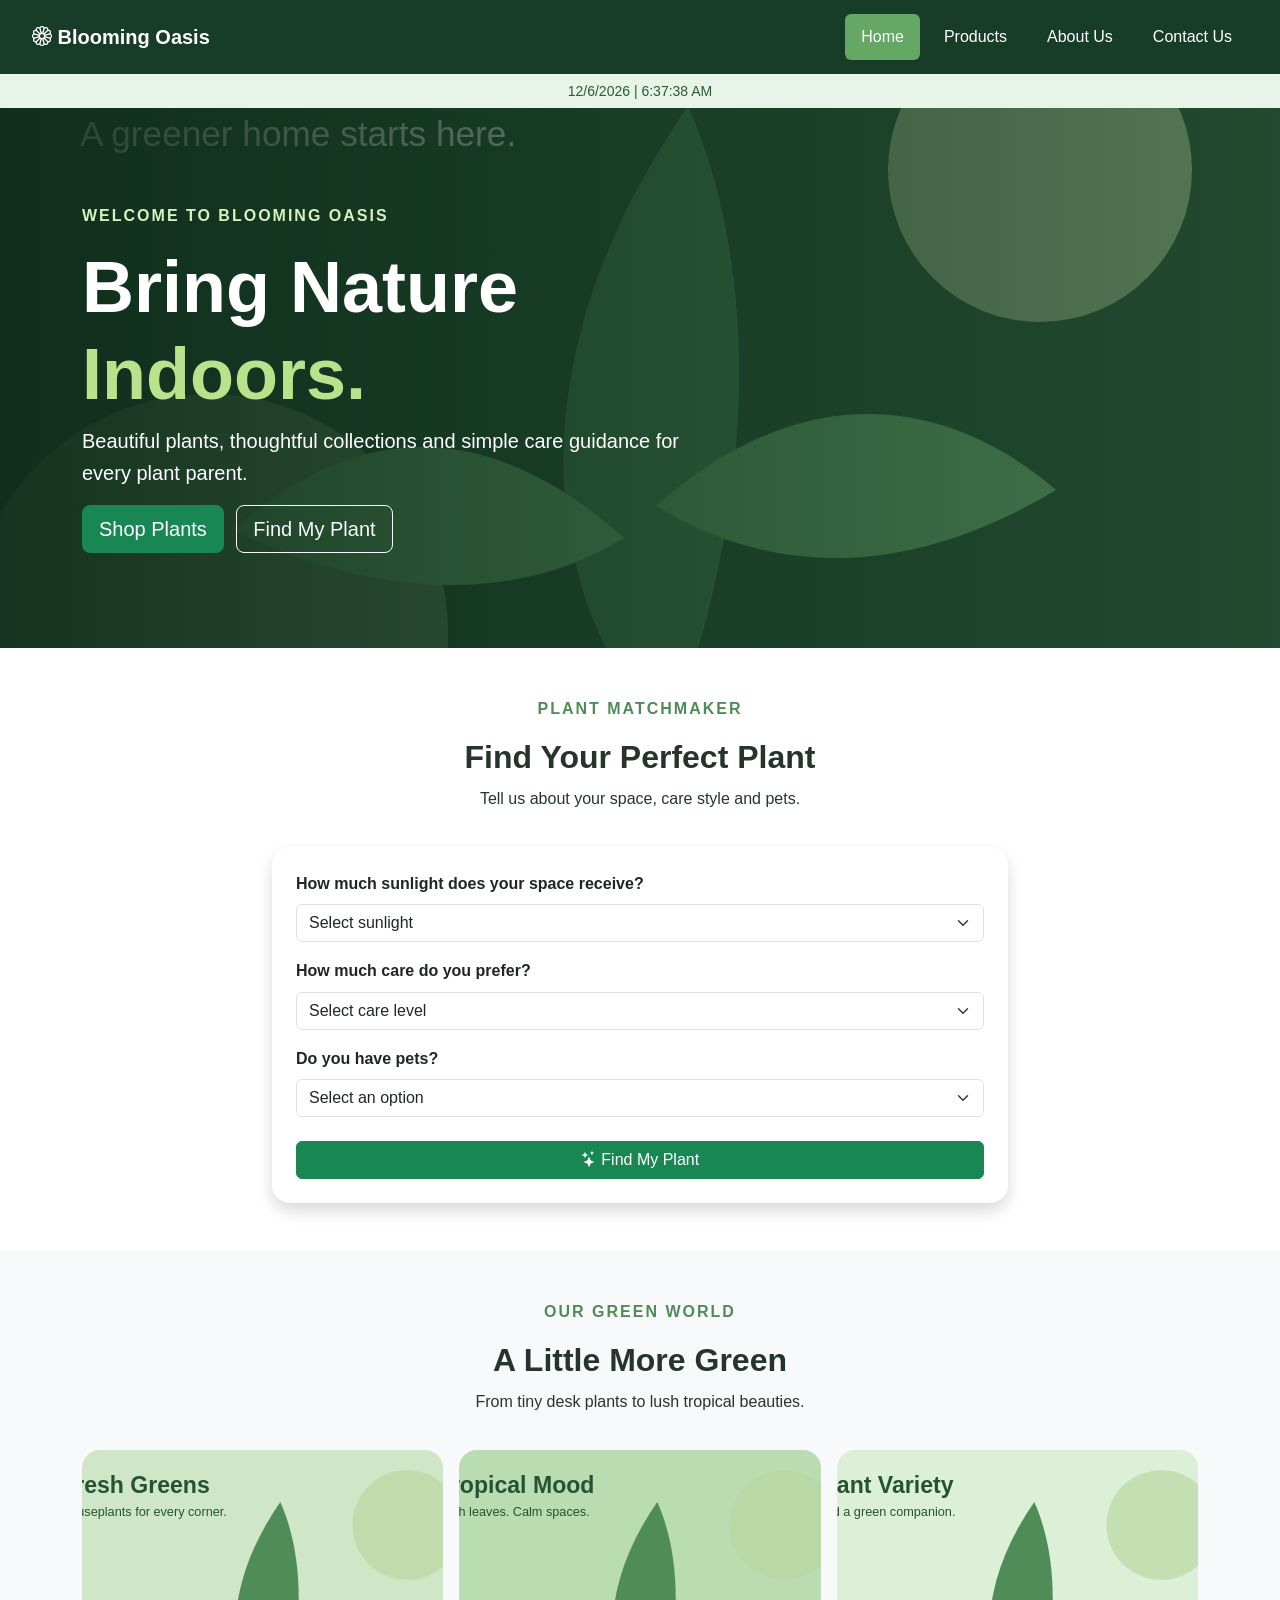
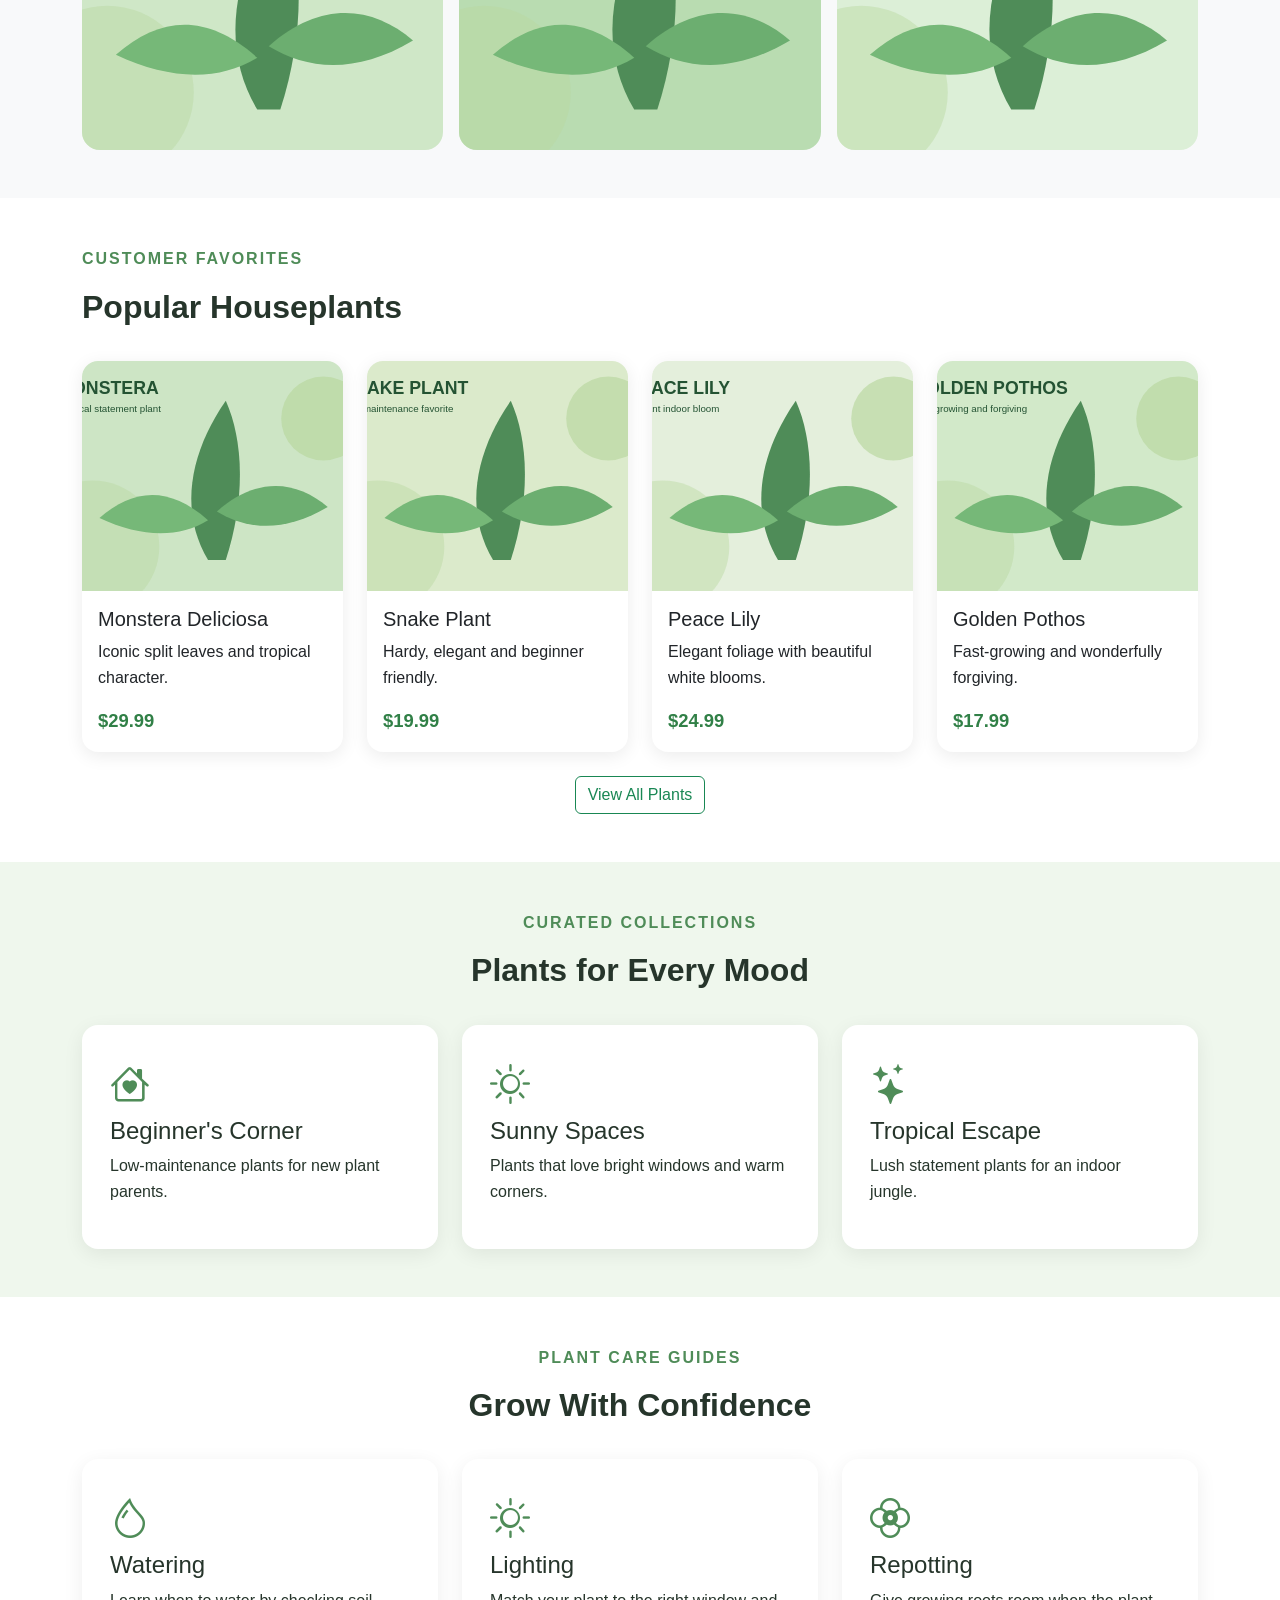
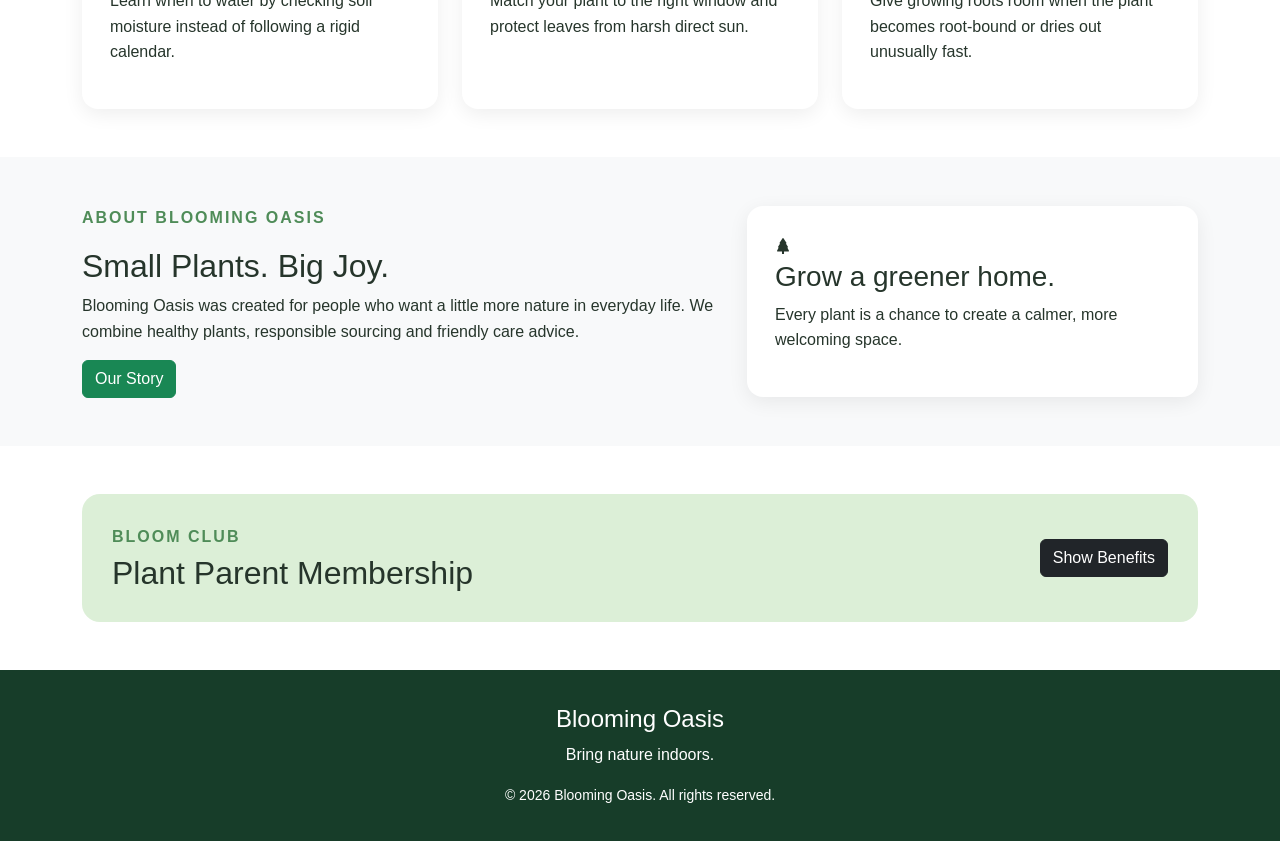
==== index.html @ 74011a31 "feat: :sparkles: full project" ====
<!DOCTYPE html>
<html lang="en">
<head>
    <meta charset="UTF-8">
    <meta name="viewport" content="width=device-width, initial-scale=1.0">
    <meta name="description" content="Blooming Oasis online plant store">
    <title>Blooming Oasis | Home</title>
    <link href="https://cdn.jsdelivr.net/npm/bootstrap@5.3.3/dist/css/bootstrap.min.css" rel="stylesheet">
    <link href="https://cdn.jsdelivr.net/npm/bootstrap-icons@1.11.3/font/bootstrap-icons.min.css" rel="stylesheet">
    <link rel="stylesheet" href="assets/css/style.css">
</head>
<body>
<nav class="navbar navbar-expand-lg navbar-dark custom-navbar">
    <div class="container-fluid">
        <a class="navbar-brand fw-bold" href="index.html"><i class="bi bi-flower1"></i> Blooming Oasis</a>
        <button class="navbar-toggler" type="button" data-bs-toggle="collapse" data-bs-target="#mainNav">
            <span class="navbar-toggler-icon"></span>
        </button>
        <div class="collapse navbar-collapse" id="mainNav">
            <ul class="navbar-nav ms-auto">
                <li class="nav-item"><a class="nav-link active" href="index.html">Home</a></li>
                <li class="nav-item"><a class="nav-link" href="products.html">Products</a></li>
                <li class="nav-item"><a class="nav-link" href="about.html">About Us</a></li>
                <li class="nav-item"><a class="nav-link" href="contact.html">Contact Us</a></li>
            </ul>
        </div>
    </div>
</nav>

<div class="datetime-bar"><span id="dateTime"></span></div>

<header class="hero-section">
    <div class="container">
        <div class="row align-items-center">
            <div class="col-lg-7">
                <p class="hero-kicker">WELCOME TO BLOOMING OASIS</p>
                <h1>Bring Nature <span>Indoors.</span></h1>
                <p class="lead">Beautiful plants, thoughtful collections and simple care guidance for every plant parent.</p>
                <a href="products.html" class="btn btn-success btn-lg me-2">Shop Plants</a>
                <a href="#plantMatchmaker" class="btn btn-outline-light btn-lg">Find My Plant</a>
            </div>
        </div>
    </div>
</header>

<section class="py-5" id="plantMatchmaker">
    <div class="container">
        <div class="section-heading text-center">
            <p class="section-subtitle">PLANT MATCHMAKER</p>
            <h2>Find Your Perfect Plant</h2>
            <p>Tell us about your space, care style and pets.</p>
        </div>
        <div class="row justify-content-center">
            <div class="col-lg-8">
                <div class="card shadow quiz-card">
                    <div class="card-body p-4">
                        <form id="plantQuiz">
                            <label class="form-label fw-bold">How much sunlight does your space receive?</label>
                            <select id="sunlight" class="form-select mb-3" required>
                                <option value="">Select sunlight</option>
                                <option value="low">Low light</option>
                                <option value="medium">Medium / indirect light</option>
                                <option value="bright">Bright light</option>
                            </select>

                            <label class="form-label fw-bold">How much care do you prefer?</label>
                            <select id="careLevel" class="form-select mb-3" required>
                                <option value="">Select care level</option>
                                <option value="easy">Easy / low maintenance</option>
                                <option value="medium">Moderate care</option>
                                <option value="high">I love caring for plants</option>
                            </select>

                            <label class="form-label fw-bold">Do you have pets?</label>
                            <select id="petFriendly" class="form-select mb-4" required>
                                <option value="">Select an option</option>
                                <option value="yes">Yes, I have pets</option>
                                <option value="no">No pets</option>
                            </select>

                            <button class="btn btn-success w-100" type="submit">
                                <i class="bi bi-stars"></i> Find My Plant
                            </button>
                        </form>
                        <div id="quizResult" class="quiz-result mt-4 d-none"></div>
                    </div>
                </div>
            </div>
        </div>
    </div>
</section>

<section class="py-5 bg-light">
    <div class="container">
        <div class="section-heading text-center">
            <p class="section-subtitle">OUR GREEN WORLD</p>
            <h2>A Little More Green</h2>
            <p>From tiny desk plants to lush tropical beauties.</p>
        </div>
        <div class="row g-3">
            <div class="col-md-4"><img src="assets/images/plant-collage-1.svg" class="img-fluid collage-image" alt="Indoor plants collage"></div>
            <div class="col-md-4"><img src="assets/images/plant-collage-2.svg" class="img-fluid collage-image" alt="Tropical plants collage"></div>
            <div class="col-md-4"><img src="assets/images/plant-collage-3.svg" class="img-fluid collage-image" alt="Houseplants collage"></div>
        </div>
    </div>
</section>

<section class="py-5">
    <div class="container">
        <div class="section-heading">
            <p class="section-subtitle">CUSTOMER FAVORITES</p>
            <h2>Popular Houseplants</h2>
        </div>
        <div class="row g-4">
            <div class="col-md-6 col-lg-3">
                <div class="card plant-card h-100">
                    <img src="assets/images/monstera.svg" class="card-img-top" alt="Monstera plant">
                    <div class="card-body"><h5>Monstera Deliciosa</h5><p>Iconic split leaves and tropical character.</p><strong>$29.99</strong></div>
                </div>
            </div>
            <div class="col-md-6 col-lg-3">
                <div class="card plant-card h-100">
                    <img src="assets/images/snake-plant.svg" class="card-img-top" alt="Snake plant">
                    <div class="card-body"><h5>Snake Plant</h5><p>Hardy, elegant and beginner friendly.</p><strong>$19.99</strong></div>
                </div>
            </div>
            <div class="col-md-6 col-lg-3">
                <div class="card plant-card h-100">
                    <img src="assets/images/peace-lily.svg" class="card-img-top" alt="Peace lily">
                    <div class="card-body"><h5>Peace Lily</h5><p>Elegant foliage with beautiful white blooms.</p><strong>$24.99</strong></div>
                </div>
            </div>
            <div class="col-md-6 col-lg-3">
                <div class="card plant-card h-100">
                    <img src="assets/images/pothos.svg" class="card-img-top" alt="Pothos plant">
                    <div class="card-body"><h5>Golden Pothos</h5><p>Fast-growing and wonderfully forgiving.</p><strong>$17.99</strong></div>
                </div>
            </div>
        </div>
        <div class="text-center mt-4"><a href="products.html" class="btn btn-outline-success">View All Plants</a></div>
    </div>
</section>

<section class="py-5 collections-section">
    <div class="container">
        <div class="section-heading text-center">
            <p class="section-subtitle">CURATED COLLECTIONS</p>
            <h2>Plants for Every Mood</h2>
        </div>
        <div class="row g-4">
            <div class="col-md-4"><div class="collection-box"><i class="bi bi-house-heart"></i><h4>Beginner's Corner</h4><p>Low-maintenance plants for new plant parents.</p></div></div>
            <div class="col-md-4"><div class="collection-box"><i class="bi bi-sun"></i><h4>Sunny Spaces</h4><p>Plants that love bright windows and warm corners.</p></div></div>
            <div class="col-md-4"><div class="collection-box"><i class="bi bi-stars"></i><h4>Tropical Escape</h4><p>Lush statement plants for an indoor jungle.</p></div></div>
        </div>
    </div>
</section>

<section class="py-5">
    <div class="container">
        <div class="section-heading text-center"><p class="section-subtitle">PLANT CARE GUIDES</p><h2>Grow With Confidence</h2></div>
        <div class="row g-4">
            <div class="col-md-4"><div class="care-guide"><i class="bi bi-droplet"></i><h4>Watering</h4><p>Learn when to water by checking soil moisture instead of following a rigid calendar.</p></div></div>
            <div class="col-md-4"><div class="care-guide"><i class="bi bi-brightness-high"></i><h4>Lighting</h4><p>Match your plant to the right window and protect leaves from harsh direct sun.</p></div></div>
            <div class="col-md-4"><div class="care-guide"><i class="bi bi-flower2"></i><h4>Repotting</h4><p>Give growing roots room when the plant becomes root-bound or dries out unusually fast.</p></div></div>
        </div>
    </div>
</section>

<section class="py-5 bg-light">
    <div class="container">
        <div class="row align-items-center">
            <div class="col-lg-7">
                <p class="section-subtitle">ABOUT BLOOMING OASIS</p>
                <h2>Small Plants. Big Joy.</h2>
                <p>Blooming Oasis was created for people who want a little more nature in everyday life. We combine healthy plants, responsible sourcing and friendly care advice.</p>
                <a href="about.html" class="btn btn-success">Our Story</a>
            </div>
            <div class="col-lg-5 mt-4 mt-lg-0">
                <div class="story-card"><i class="bi bi-tree-fill"></i><h3>Grow a greener home.</h3><p>Every plant is a chance to create a calmer, more welcoming space.</p></div>
            </div>
        </div>
    </div>
</section>

<section class="py-5" id="membership">
    <div class="container">
        <div class="membership-box">
            <div class="d-flex justify-content-between align-items-center flex-wrap gap-3">
                <div><p class="section-subtitle mb-1">BLOOM CLUB</p><h2 class="mb-0">Plant Parent Membership</h2></div>
                <button id="membershipToggle" class="btn btn-dark" type="button">Show Benefits</button>
            </div>
            <div id="membershipContent" class="membership-content d-none mt-4">
                <ul class="custom-plant-list">
                    <li>Monthly plant-care tips</li>
                    <li>Early access to new plants</li>
                    <li>Members-only collection offers</li>
                    <li>Priority plant specialist support</li>
                </ul>
            </div>
        </div>
    </div>
</section>

<footer class="footer">
    <div class="container text-center">
        <h4>Blooming Oasis</h4>
        <p>Bring nature indoors.</p>
        <p class="small mb-0">&copy; 2026 Blooming Oasis. All rights reserved.</p>
    </div>
</footer>

<script src="https://cdn.jsdelivr.net/npm/bootstrap@5.3.3/dist/js/bootstrap.bundle.min.js"></script>
<script src="assets/js/script.js"></script>
</body>
</html>
---- assets/css/style.css ----
* {
    box-sizing: border-box;
}

body {
    font-family: Arial, Helvetica, sans-serif;
    color: #26352b;
    line-height: 1.6;
}

.custom-navbar {
    width: 100%;
    background: #173d29;
    padding: 14px 20px;
}

.custom-navbar .nav-link {
    color: #fff;
    margin-left: 8px;
    padding: 10px 16px !important;
    border-radius: 6px;
    transition: 0.3s;
}

.custom-navbar .nav-link:hover,
.custom-navbar .nav-link.active {
    background: #65a765;
    color: #fff;
}

.datetime-bar {
    background: #e9f4e8;
    color: #285b37;
    text-align: center;
    padding: 6px;
    font-size: 14px;
}

.hero-section {
    min-height: 540px;
    display: flex;
    align-items: center;
    color: #fff;
    background:
        linear-gradient(90deg, rgba(12, 42, 25, .90), rgba(12, 42, 25, .40)),
        url("../images/hero-plants.svg") center/cover;
}

.hero-section h1,
.page-header h1 {
    font-size: clamp(2.5rem, 6vw, 4.5rem);
    font-weight: 800;
}

.hero-section h1 span {
    color: #b9e28c;
}

.hero-kicker,
.section-subtitle {
    color: #4f8c58;
    font-weight: 700;
    letter-spacing: 2px;
}

.hero-section .hero-kicker {
    color: #d8f0bd;
}

.section-heading {
    margin-bottom: 35px;
}

.section-heading h2 {
    font-weight: 800;
    margin-bottom: 10px;
}

.quiz-card,
.plant-detail-card {
    border: 0;
    border-radius: 18px;
}

.quiz-result {
    padding: 18px;
    border-radius: 12px;
    background: #eaf7e7;
    border-left: 5px solid #4f8c58;
}

.collage-image {
    width: 100%;
    height: 300px;
    object-fit: cover;
    border-radius: 18px;
    transition: transform .3s;
}

.collage-image:hover {
    transform: scale(1.02);
}

.plant-card {
    border: 0;
    border-radius: 16px;
    overflow: hidden;
    box-shadow: 0 4px 18px rgba(0,0,0,.08);
    transition: transform .25s, box-shadow .25s;
}

.plant-card:hover {
    transform: translateY(-7px);
    box-shadow: 0 10px 28px rgba(0,0,0,.14);
}

.plant-card img {
    height: 230px;
    object-fit: cover;
}

.plant-card strong {
    color: #318047;
    font-size: 1.15rem;
}

.collections-section {
    background: #eff7ed;
}

.collection-box,
.care-guide,
.value-card,
.tip-card,
.contact-info,
.story-card {
    background: #fff;
    border-radius: 16px;
    padding: 28px;
    height: 100%;
    box-shadow: 0 5px 20px rgba(0,0,0,.07);
}

.collection-box i,
.care-guide i,
.value-card i {
    font-size: 2.5rem;
    color: #4f8c58;
}

.membership-box {
    background: #dcefd7;
    border-radius: 18px;
    padding: 30px;
}

.membership-content {
    transition: .3s;
}

.custom-plant-list {
    list-style: none;
    padding: 0;
    margin: 0;
}

.custom-plant-list li {
    background: #edf7e9;
    border: 1px solid #b9d9b4;
    border-radius: 10px;
    padding: 12px 16px;
    margin-bottom: 10px;
    transition: .25s;
}

.custom-plant-list li:hover {
    background: #d6ebd0;
    transform: translateX(5px);
}

.page-header {
    background: #e6f2e1;
    padding: 80px 0;
}

.page-header h1 {
    color: #193d29;
}

.plant-detail-card {
    background: #fff;
    padding: 30px;
    box-shadow: 0 5px 20px rgba(0,0,0,.08);
}

.team-card {
    border: 0;
    overflow: hidden;
    border-radius: 16px;
    box-shadow: 0 5px 20px rgba(0,0,0,.08);
}

.team-card img {
    height: 270px;
    object-fit: cover;
}

.social-links a {
    display: inline-flex;
    width: 44px;
    height: 44px;
    align-items: center;
    justify-content: center;
    border-radius: 50%;
    background: #e7f2e3;
    color: #285b37;
    margin-right: 8px;
    text-decoration: none;
    font-size: 1.25rem;
}

.chat-box {
    background: #f5f8f4;
    border-radius: 12px;
    padding: 12px;
}

.chat-messages {
    height: 180px;
    overflow-y: auto;
    padding: 8px;
}

.footer {
    background: #173d29;
    color: #fff;
    padding: 35px 0;
}

@media (max-width: 768px) {
    .hero-section {
        min-height: 480px;
    }

    .hero-section h1 {
        font-size: 2.8rem;
    }

    .custom-navbar .nav-link {
        margin-left: 0;
    }
}
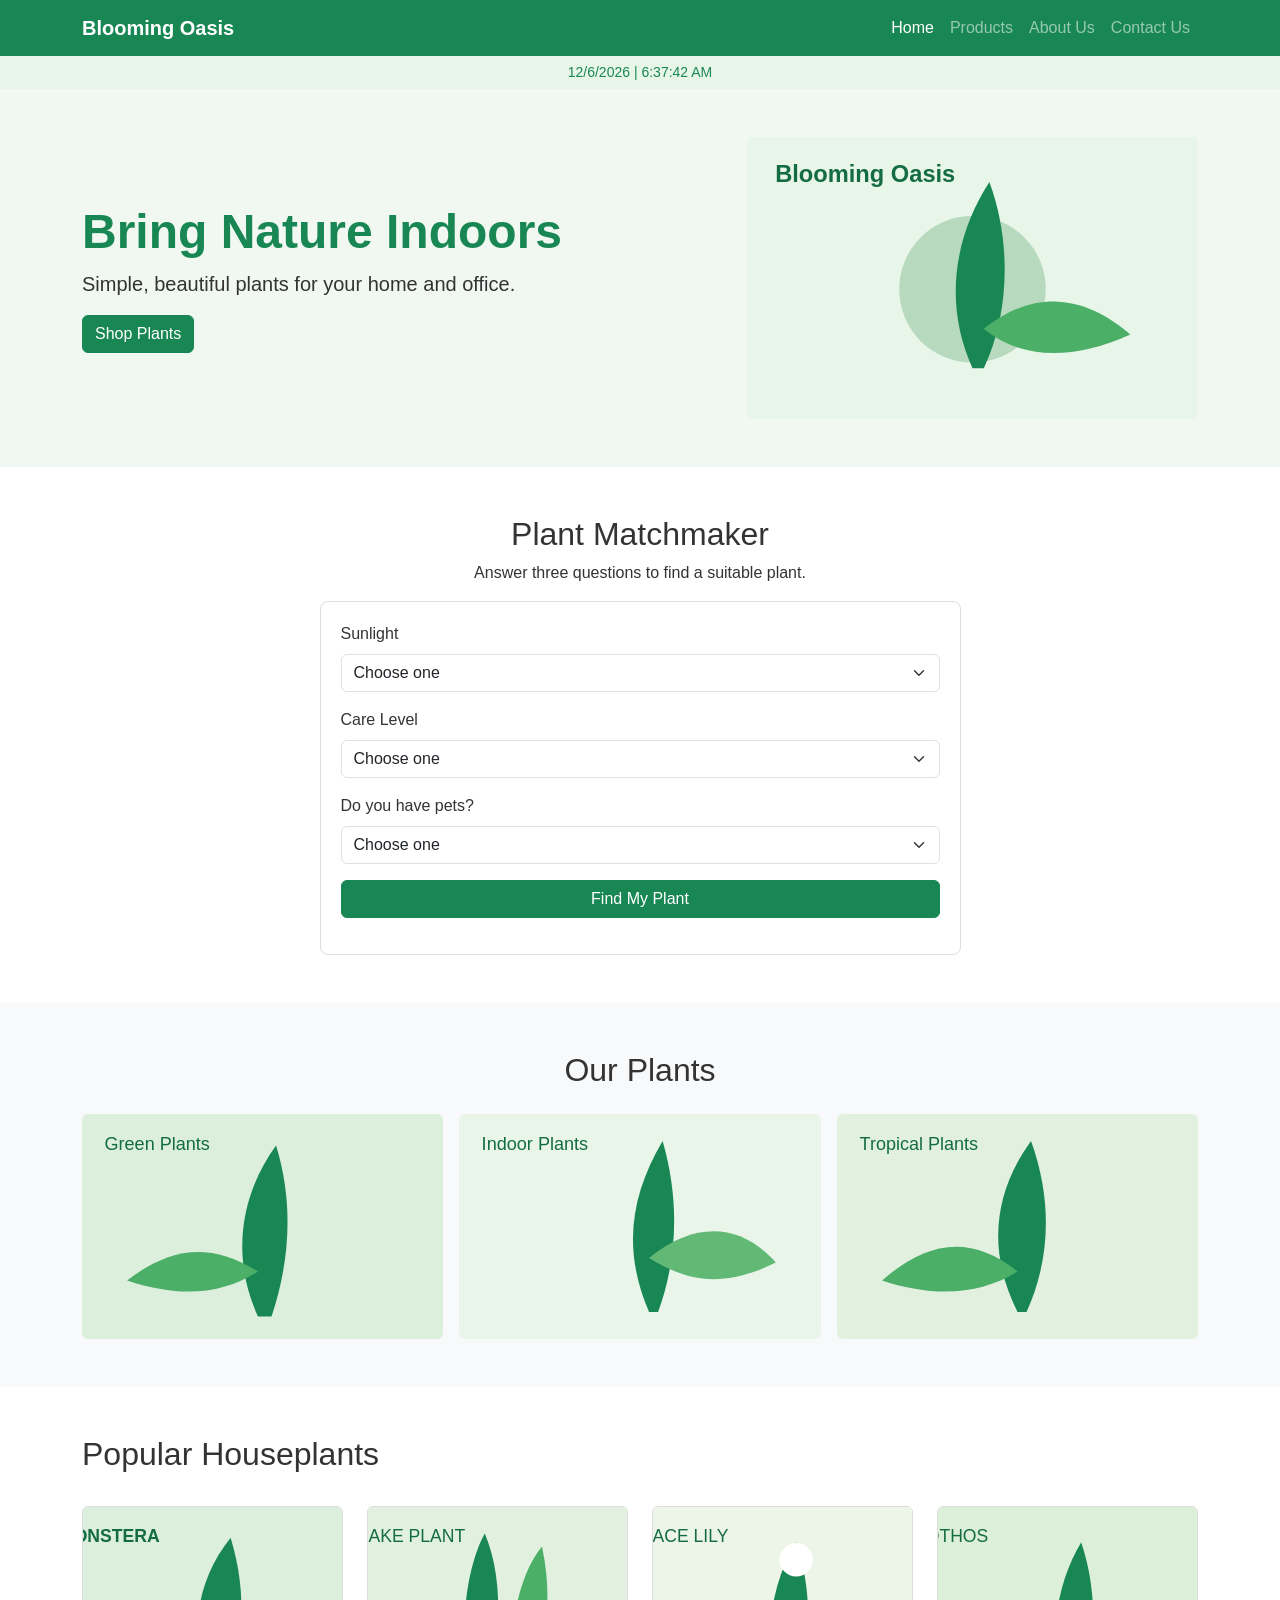
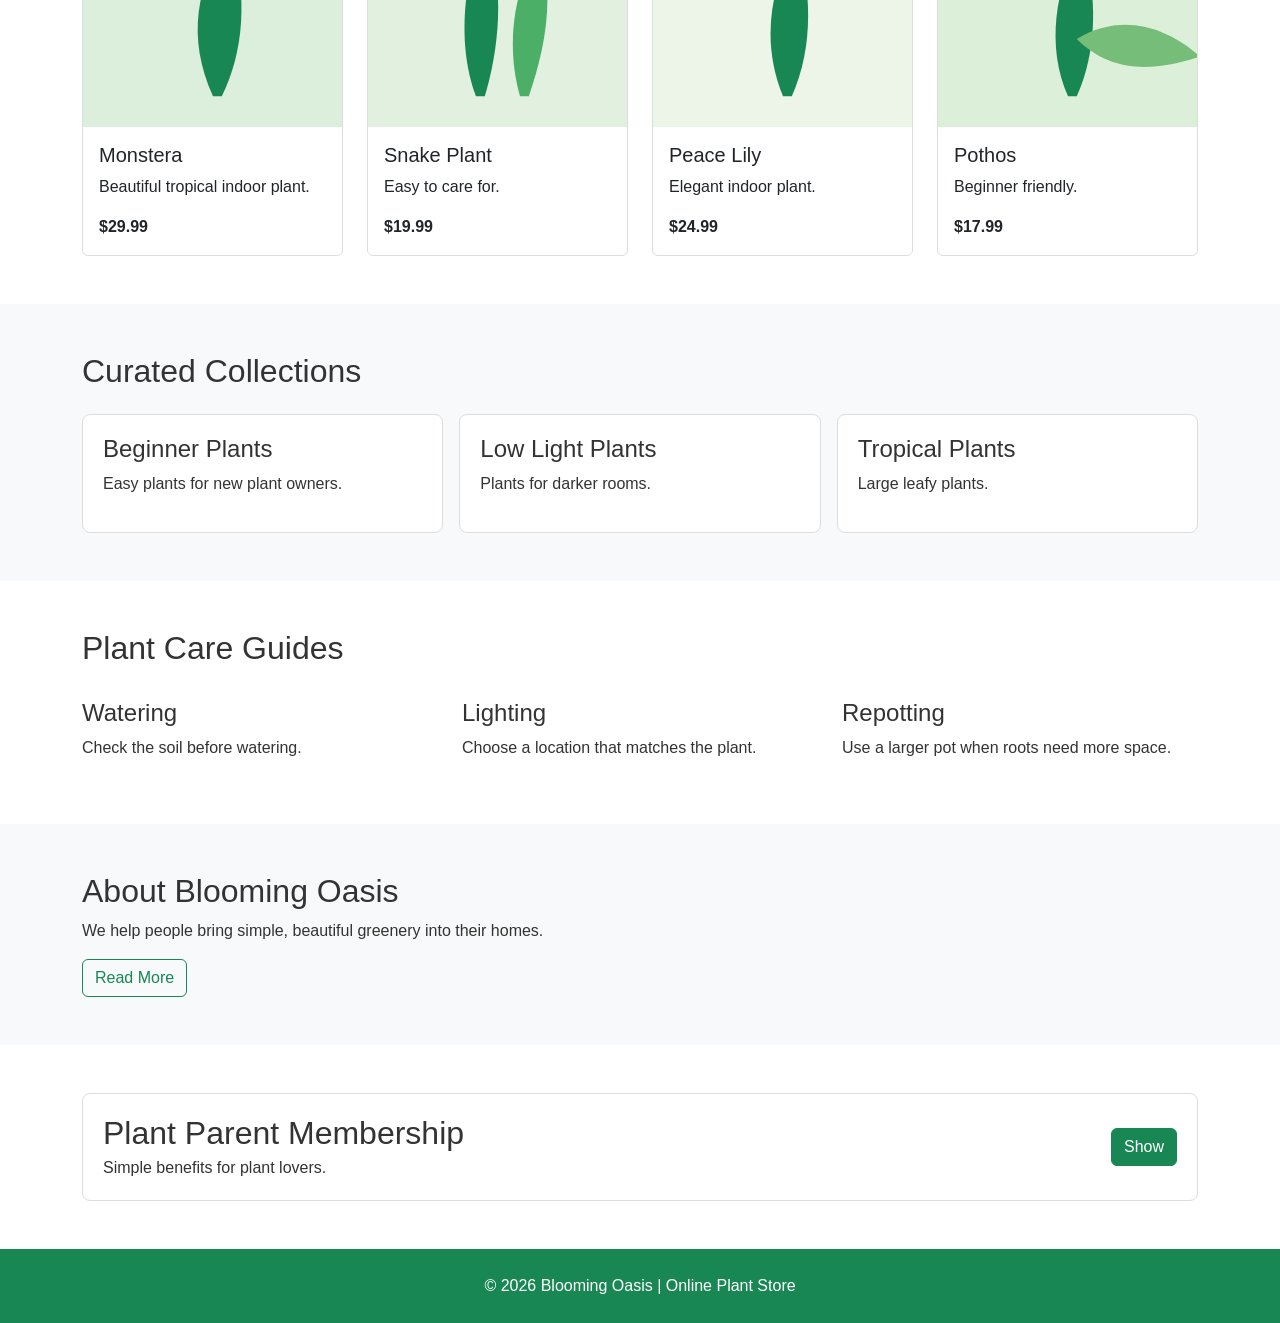
==== commit fb65ca4d: "new simple" ====
--- a/index.html
+++ b/index.html
@@ -1,215 +1,219 @@
 <!DOCTYPE html>
 <html lang="en">
+
 <head>
-    <meta charset="UTF-8">
-    <meta name="viewport" content="width=device-width, initial-scale=1.0">
-    <meta name="description" content="Blooming Oasis online plant store">
-    <title>Blooming Oasis | Home</title>
-    <link href="https://cdn.jsdelivr.net/npm/bootstrap@5.3.3/dist/css/bootstrap.min.css" rel="stylesheet">
-    <link href="https://cdn.jsdelivr.net/npm/bootstrap-icons@1.11.3/font/bootstrap-icons.min.css" rel="stylesheet">
-    <link rel="stylesheet" href="assets/css/style.css">
+  <meta charset="UTF-8">
+  <meta name="viewport" content="width=device-width, initial-scale=1.0">
+  <title>Blooming Oasis - Home</title>
+  <link href="https://cdn.jsdelivr.net/npm/bootstrap@5.3.3/dist/css/bootstrap.min.css" rel="stylesheet">
+  <link rel="stylesheet" href="assets/css/style.css">
 </head>
+
 <body>
-<nav class="navbar navbar-expand-lg navbar-dark custom-navbar">
-    <div class="container-fluid">
-        <a class="navbar-brand fw-bold" href="index.html"><i class="bi bi-flower1"></i> Blooming Oasis</a>
-        <button class="navbar-toggler" type="button" data-bs-toggle="collapse" data-bs-target="#mainNav">
-            <span class="navbar-toggler-icon"></span>
-        </button>
-        <div class="collapse navbar-collapse" id="mainNav">
-            <ul class="navbar-nav ms-auto">
-                <li class="nav-item"><a class="nav-link active" href="index.html">Home</a></li>
-                <li class="nav-item"><a class="nav-link" href="products.html">Products</a></li>
-                <li class="nav-item"><a class="nav-link" href="about.html">About Us</a></li>
-                <li class="nav-item"><a class="nav-link" href="contact.html">Contact Us</a></li>
-            </ul>
-        </div>
-    </div>
-</nav>
-
-<div class="datetime-bar"><span id="dateTime"></span></div>
-
-<header class="hero-section">
-    <div class="container">
-        <div class="row align-items-center">
-            <div class="col-lg-7">
-                <p class="hero-kicker">WELCOME TO BLOOMING OASIS</p>
-                <h1>Bring Nature <span>Indoors.</span></h1>
-                <p class="lead">Beautiful plants, thoughtful collections and simple care guidance for every plant parent.</p>
-                <a href="products.html" class="btn btn-success btn-lg me-2">Shop Plants</a>
-                <a href="#plantMatchmaker" class="btn btn-outline-light btn-lg">Find My Plant</a>
-            </div>
-        </div>
-    </div>
-</header>
-
-<section class="py-5" id="plantMatchmaker">
-    <div class="container">
-        <div class="section-heading text-center">
-            <p class="section-subtitle">PLANT MATCHMAKER</p>
-            <h2>Find Your Perfect Plant</h2>
-            <p>Tell us about your space, care style and pets.</p>
-        </div>
-        <div class="row justify-content-center">
-            <div class="col-lg-8">
-                <div class="card shadow quiz-card">
-                    <div class="card-body p-4">
-                        <form id="plantQuiz">
-                            <label class="form-label fw-bold">How much sunlight does your space receive?</label>
-                            <select id="sunlight" class="form-select mb-3" required>
-                                <option value="">Select sunlight</option>
-                                <option value="low">Low light</option>
-                                <option value="medium">Medium / indirect light</option>
-                                <option value="bright">Bright light</option>
-                            </select>
-
-                            <label class="form-label fw-bold">How much care do you prefer?</label>
-                            <select id="careLevel" class="form-select mb-3" required>
-                                <option value="">Select care level</option>
-                                <option value="easy">Easy / low maintenance</option>
-                                <option value="medium">Moderate care</option>
-                                <option value="high">I love caring for plants</option>
-                            </select>
-
-                            <label class="form-label fw-bold">Do you have pets?</label>
-                            <select id="petFriendly" class="form-select mb-4" required>
-                                <option value="">Select an option</option>
-                                <option value="yes">Yes, I have pets</option>
-                                <option value="no">No pets</option>
-                            </select>
-
-                            <button class="btn btn-success w-100" type="submit">
-                                <i class="bi bi-stars"></i> Find My Plant
-                            </button>
-                        </form>
-                        <div id="quizResult" class="quiz-result mt-4 d-none"></div>
-                    </div>
-                </div>
-            </div>
-        </div>
-    </div>
-</section>
-
-<section class="py-5 bg-light">
-    <div class="container">
-        <div class="section-heading text-center">
-            <p class="section-subtitle">OUR GREEN WORLD</p>
-            <h2>A Little More Green</h2>
-            <p>From tiny desk plants to lush tropical beauties.</p>
-        </div>
-        <div class="row g-3">
-            <div class="col-md-4"><img src="assets/images/plant-collage-1.svg" class="img-fluid collage-image" alt="Indoor plants collage"></div>
-            <div class="col-md-4"><img src="assets/images/plant-collage-2.svg" class="img-fluid collage-image" alt="Tropical plants collage"></div>
-            <div class="col-md-4"><img src="assets/images/plant-collage-3.svg" class="img-fluid collage-image" alt="Houseplants collage"></div>
-        </div>
-    </div>
-</section>
-
-<section class="py-5">
-    <div class="container">
-        <div class="section-heading">
-            <p class="section-subtitle">CUSTOMER FAVORITES</p>
-            <h2>Popular Houseplants</h2>
-        </div>
-        <div class="row g-4">
-            <div class="col-md-6 col-lg-3">
-                <div class="card plant-card h-100">
-                    <img src="assets/images/monstera.svg" class="card-img-top" alt="Monstera plant">
-                    <div class="card-body"><h5>Monstera Deliciosa</h5><p>Iconic split leaves and tropical character.</p><strong>$29.99</strong></div>
-                </div>
-            </div>
-            <div class="col-md-6 col-lg-3">
-                <div class="card plant-card h-100">
-                    <img src="assets/images/snake-plant.svg" class="card-img-top" alt="Snake plant">
-                    <div class="card-body"><h5>Snake Plant</h5><p>Hardy, elegant and beginner friendly.</p><strong>$19.99</strong></div>
-                </div>
-            </div>
-            <div class="col-md-6 col-lg-3">
-                <div class="card plant-card h-100">
-                    <img src="assets/images/peace-lily.svg" class="card-img-top" alt="Peace lily">
-                    <div class="card-body"><h5>Peace Lily</h5><p>Elegant foliage with beautiful white blooms.</p><strong>$24.99</strong></div>
-                </div>
-            </div>
-            <div class="col-md-6 col-lg-3">
-                <div class="card plant-card h-100">
-                    <img src="assets/images/pothos.svg" class="card-img-top" alt="Pothos plant">
-                    <div class="card-body"><h5>Golden Pothos</h5><p>Fast-growing and wonderfully forgiving.</p><strong>$17.99</strong></div>
-                </div>
-            </div>
-        </div>
-        <div class="text-center mt-4"><a href="products.html" class="btn btn-outline-success">View All Plants</a></div>
-    </div>
-</section>
-
-<section class="py-5 collections-section">
-    <div class="container">
-        <div class="section-heading text-center">
-            <p class="section-subtitle">CURATED COLLECTIONS</p>
-            <h2>Plants for Every Mood</h2>
-        </div>
-        <div class="row g-4">
-            <div class="col-md-4"><div class="collection-box"><i class="bi bi-house-heart"></i><h4>Beginner's Corner</h4><p>Low-maintenance plants for new plant parents.</p></div></div>
-            <div class="col-md-4"><div class="collection-box"><i class="bi bi-sun"></i><h4>Sunny Spaces</h4><p>Plants that love bright windows and warm corners.</p></div></div>
-            <div class="col-md-4"><div class="collection-box"><i class="bi bi-stars"></i><h4>Tropical Escape</h4><p>Lush statement plants for an indoor jungle.</p></div></div>
-        </div>
-    </div>
-</section>
-
-<section class="py-5">
-    <div class="container">
-        <div class="section-heading text-center"><p class="section-subtitle">PLANT CARE GUIDES</p><h2>Grow With Confidence</h2></div>
-        <div class="row g-4">
-            <div class="col-md-4"><div class="care-guide"><i class="bi bi-droplet"></i><h4>Watering</h4><p>Learn when to water by checking soil moisture instead of following a rigid calendar.</p></div></div>
-            <div class="col-md-4"><div class="care-guide"><i class="bi bi-brightness-high"></i><h4>Lighting</h4><p>Match your plant to the right window and protect leaves from harsh direct sun.</p></div></div>
-            <div class="col-md-4"><div class="care-guide"><i class="bi bi-flower2"></i><h4>Repotting</h4><p>Give growing roots room when the plant becomes root-bound or dries out unusually fast.</p></div></div>
-        </div>
-    </div>
-</section>
-
-<section class="py-5 bg-light">
-    <div class="container">
-        <div class="row align-items-center">
-            <div class="col-lg-7">
-                <p class="section-subtitle">ABOUT BLOOMING OASIS</p>
-                <h2>Small Plants. Big Joy.</h2>
-                <p>Blooming Oasis was created for people who want a little more nature in everyday life. We combine healthy plants, responsible sourcing and friendly care advice.</p>
-                <a href="about.html" class="btn btn-success">Our Story</a>
-            </div>
-            <div class="col-lg-5 mt-4 mt-lg-0">
-                <div class="story-card"><i class="bi bi-tree-fill"></i><h3>Grow a greener home.</h3><p>Every plant is a chance to create a calmer, more welcoming space.</p></div>
-            </div>
-        </div>
-    </div>
-</section>
-
-<section class="py-5" id="membership">
-    <div class="container">
-        <div class="membership-box">
-            <div class="d-flex justify-content-between align-items-center flex-wrap gap-3">
-                <div><p class="section-subtitle mb-1">BLOOM CLUB</p><h2 class="mb-0">Plant Parent Membership</h2></div>
-                <button id="membershipToggle" class="btn btn-dark" type="button">Show Benefits</button>
-            </div>
-            <div id="membershipContent" class="membership-content d-none mt-4">
-                <ul class="custom-plant-list">
-                    <li>Monthly plant-care tips</li>
-                    <li>Early access to new plants</li>
-                    <li>Members-only collection offers</li>
-                    <li>Priority plant specialist support</li>
-                </ul>
-            </div>
-        </div>
-    </div>
-</section>
-
-<footer class="footer">
+  <nav class="navbar navbar-expand-lg navbar-dark bg-success">
+    <div class="container">
+      <a class="navbar-brand fw-bold" href="index.html">Blooming Oasis</a>
+      <button class="navbar-toggler" data-bs-toggle="collapse" data-bs-target="#menu"><span
+          class="navbar-toggler-icon"></span></button>
+      <div class="collapse navbar-collapse" id="menu">
+        <ul class="navbar-nav ms-auto">
+          <li class="nav-item"><a class="nav-link active" href="index.html">Home</a></li>
+          <li class="nav-item"><a class="nav-link" href="products.html">Products</a></li>
+          <li class="nav-item"><a class="nav-link" href="about.html">About Us</a></li>
+          <li class="nav-item"><a class="nav-link" href="contact.html">Contact Us</a></li>
+        </ul>
+      </div>
+    </div>
+  </nav>
+  <div class="date-bar"><span id="dateTime"></span></div>
+
+  <section class="hero py-5">
+    <div class="container">
+      <div class="row align-items-center">
+        <div class="col-md-7">
+          <h1>Bring Nature Indoors</h1>
+          <p class="lead">Simple, beautiful plants for your home and office.</p><a href="products.html"
+            class="btn btn-success">Shop Plants</a>
+        </div>
+        <div class="col-md-5 mt-4 mt-md-0"><img src="assets/images/hero-plant.svg" class="img-fluid rounded"
+            alt="Indoor plant"></div>
+      </div>
+    </div>
+  </section>
+
+  <section class="py-5">
+    <div class="container">
+      <h2 class="text-center">Plant Matchmaker</h2>
+      <p class="text-center">Answer three questions to find a suitable plant.</p>
+      <div class="row justify-content-center">
+        <div class="col-md-7">
+          <div class="simple-box">
+            <form id="plantQuiz">
+              <label class="form-label">Sunlight</label>
+              <select id="sunlight" class="form-select mb-3" required>
+                <option value="">Choose one</option>
+                <option value="low">Low light</option>
+                <option value="medium">Medium light</option>
+                <option value="bright">Bright light</option>
+              </select>
+              <label class="form-label">Care Level</label>
+              <select id="careLevel" class="form-select mb-3" required>
+                <option value="">Choose one</option>
+                <option value="easy">Easy</option>
+                <option value="medium">Medium</option>
+                <option value="high">High</option>
+              </select>
+              <label class="form-label">Do you have pets?</label>
+              <select id="pets" class="form-select mb-3" required>
+                <option value="">Choose one</option>
+                <option value="yes">Yes</option>
+                <option value="no">No</option>
+              </select>
+              <button class="btn btn-success w-100">Find My Plant</button>
+            </form>
+            <div id="quizResult" class="mt-3"></div>
+          </div>
+        </div>
+      </div>
+    </div>
+  </section>
+
+  <section class="py-5 bg-light">
+    <div class="container">
+      <h2 class="text-center">Our Plants</h2>
+      <div class="row g-3 mt-2">
+        <div class="col-md-4"><img src="assets/images/collage-1.svg" class="img-fluid rounded" alt="Green plants"></div>
+        <div class="col-md-4"><img src="assets/images/collage-2.svg" class="img-fluid rounded" alt="Indoor plants">
+        </div>
+        <div class="col-md-4"><img src="assets/images/collage-3.svg" class="img-fluid rounded" alt="Tropical plants">
+        </div>
+      </div>
+    </div>
+  </section>
+
+  <section class="py-5">
+    <div class="container">
+      <h2>Popular Houseplants</h2>
+      <div class="row g-4 mt-1">
+        <div class="col-md-3">
+          <div class="card h-100"><img src="assets/images/monstera.svg" class="card-img-top" alt="Monstera">
+            <div class="card-body">
+              <h5>Monstera</h5>
+              <p>Beautiful tropical indoor plant.</p><strong>$29.99</strong>
+            </div>
+          </div>
+        </div>
+        <div class="col-md-3">
+          <div class="card h-100"><img src="assets/images/snake.svg" class="card-img-top" alt="Snake Plant">
+            <div class="card-body">
+              <h5>Snake Plant</h5>
+              <p>Easy to care for.</p><strong>$19.99</strong>
+            </div>
+          </div>
+        </div>
+        <div class="col-md-3">
+          <div class="card h-100"><img src="assets/images/peace-lily.svg" class="card-img-top" alt="Peace Lily">
+            <div class="card-body">
+              <h5>Peace Lily</h5>
+              <p>Elegant indoor plant.</p><strong>$24.99</strong>
+            </div>
+          </div>
+        </div>
+        <div class="col-md-3">
+          <div class="card h-100"><img src="assets/images/pothos.svg" class="card-img-top" alt="Pothos">
+            <div class="card-body">
+              <h5>Pothos</h5>
+              <p>Beginner friendly.</p><strong>$17.99</strong>
+            </div>
+          </div>
+        </div>
+      </div>
+    </div>
+  </section>
+
+  <section class="py-5 bg-light">
+    <div class="container">
+      <h2>Curated Collections</h2>
+      <div class="row g-3 mt-1">
+        <div class="col-md-4">
+          <div class="simple-box">
+            <h4>Beginner Plants</h4>
+            <p>Easy plants for new plant owners.</p>
+          </div>
+        </div>
+        <div class="col-md-4">
+          <div class="simple-box">
+            <h4>Low Light Plants</h4>
+            <p>Plants for darker rooms.</p>
+          </div>
+        </div>
+        <div class="col-md-4">
+          <div class="simple-box">
+            <h4>Tropical Plants</h4>
+            <p>Large leafy plants.</p>
+          </div>
+        </div>
+      </div>
+    </div>
+  </section>
+
+  <section class="py-5">
+    <div class="container">
+      <h2>Plant Care Guides</h2>
+      <div class="row g-4 mt-1">
+        <div class="col-md-4">
+          <h4>Watering</h4>
+          <p>Check the soil before watering.</p>
+        </div>
+        <div class="col-md-4">
+          <h4>Lighting</h4>
+          <p>Choose a location that matches the plant.</p>
+        </div>
+        <div class="col-md-4">
+          <h4>Repotting</h4>
+          <p>Use a larger pot when roots need more space.</p>
+        </div>
+      </div>
+    </div>
+  </section>
+
+  <section class="py-5 bg-light">
+    <div class="container">
+      <h2>About Blooming Oasis</h2>
+      <p>We help people bring simple, beautiful greenery into their homes.</p><a href="about.html"
+        class="btn btn-outline-success">Read More</a>
+    </div>
+  </section>
+
+  <section class="py-5">
+    <div class="container">
+      <div class="simple-box">
+        <div class="d-flex justify-content-between align-items-center">
+          <div>
+            <h2 class="mb-1">Plant Parent Membership</h2>
+            <p class="mb-0">Simple benefits for plant lovers.</p>
+          </div>
+          <button id="membershipButton" class="btn btn-success">Show</button>
+        </div>
+        <div id="membershipContent" class="mt-3 d-none">
+          <ul class="custom-list">
+            <li>Monthly plant care tips</li>
+            <li>Early access to new plants</li>
+            <li>Special member discounts</li>
+            <li>Plant specialist support</li>
+          </ul>
+        </div>
+      </div>
+    </div>
+  </section>
+
+  <footer>
     <div class="container text-center">
-        <h4>Blooming Oasis</h4>
-        <p>Bring nature indoors.</p>
-        <p class="small mb-0">&copy; 2026 Blooming Oasis. All rights reserved.</p>
-    </div>
-</footer>
-
-<script src="https://cdn.jsdelivr.net/npm/bootstrap@5.3.3/dist/js/bootstrap.bundle.min.js"></script>
-<script src="assets/js/script.js"></script>
+      <p class="mb-0">© 2026 Blooming Oasis | Online Plant Store</p>
+    </div>
+  </footer>
+  <script src="https://cdn.jsdelivr.net/npm/bootstrap@5.3.3/dist/js/bootstrap.bundle.min.js"></script>
+  <script src="assets/js/script.js"></script>
 </body>
+
 </html>
--- a/assets/css/style.css
+++ b/assets/css/style.css
@@ -1,252 +1 @@
-* {
-    box-sizing: border-box;
-}
-
-body {
-    font-family: Arial, Helvetica, sans-serif;
-    color: #26352b;
-    line-height: 1.6;
-}
-
-.custom-navbar {
-    width: 100%;
-    background: #173d29;
-    padding: 14px 20px;
-}
-
-.custom-navbar .nav-link {
-    color: #fff;
-    margin-left: 8px;
-    padding: 10px 16px !important;
-    border-radius: 6px;
-    transition: 0.3s;
-}
-
-.custom-navbar .nav-link:hover,
-.custom-navbar .nav-link.active {
-    background: #65a765;
-    color: #fff;
-}
-
-.datetime-bar {
-    background: #e9f4e8;
-    color: #285b37;
-    text-align: center;
-    padding: 6px;
-    font-size: 14px;
-}
-
-.hero-section {
-    min-height: 540px;
-    display: flex;
-    align-items: center;
-    color: #fff;
-    background:
-        linear-gradient(90deg, rgba(12, 42, 25, .90), rgba(12, 42, 25, .40)),
-        url("../images/hero-plants.svg") center/cover;
-}
-
-.hero-section h1,
-.page-header h1 {
-    font-size: clamp(2.5rem, 6vw, 4.5rem);
-    font-weight: 800;
-}
-
-.hero-section h1 span {
-    color: #b9e28c;
-}
-
-.hero-kicker,
-.section-subtitle {
-    color: #4f8c58;
-    font-weight: 700;
-    letter-spacing: 2px;
-}
-
-.hero-section .hero-kicker {
-    color: #d8f0bd;
-}
-
-.section-heading {
-    margin-bottom: 35px;
-}
-
-.section-heading h2 {
-    font-weight: 800;
-    margin-bottom: 10px;
-}
-
-.quiz-card,
-.plant-detail-card {
-    border: 0;
-    border-radius: 18px;
-}
-
-.quiz-result {
-    padding: 18px;
-    border-radius: 12px;
-    background: #eaf7e7;
-    border-left: 5px solid #4f8c58;
-}
-
-.collage-image {
-    width: 100%;
-    height: 300px;
-    object-fit: cover;
-    border-radius: 18px;
-    transition: transform .3s;
-}
-
-.collage-image:hover {
-    transform: scale(1.02);
-}
-
-.plant-card {
-    border: 0;
-    border-radius: 16px;
-    overflow: hidden;
-    box-shadow: 0 4px 18px rgba(0,0,0,.08);
-    transition: transform .25s, box-shadow .25s;
-}
-
-.plant-card:hover {
-    transform: translateY(-7px);
-    box-shadow: 0 10px 28px rgba(0,0,0,.14);
-}
-
-.plant-card img {
-    height: 230px;
-    object-fit: cover;
-}
-
-.plant-card strong {
-    color: #318047;
-    font-size: 1.15rem;
-}
-
-.collections-section {
-    background: #eff7ed;
-}
-
-.collection-box,
-.care-guide,
-.value-card,
-.tip-card,
-.contact-info,
-.story-card {
-    background: #fff;
-    border-radius: 16px;
-    padding: 28px;
-    height: 100%;
-    box-shadow: 0 5px 20px rgba(0,0,0,.07);
-}
-
-.collection-box i,
-.care-guide i,
-.value-card i {
-    font-size: 2.5rem;
-    color: #4f8c58;
-}
-
-.membership-box {
-    background: #dcefd7;
-    border-radius: 18px;
-    padding: 30px;
-}
-
-.membership-content {
-    transition: .3s;
-}
-
-.custom-plant-list {
-    list-style: none;
-    padding: 0;
-    margin: 0;
-}
-
-.custom-plant-list li {
-    background: #edf7e9;
-    border: 1px solid #b9d9b4;
-    border-radius: 10px;
-    padding: 12px 16px;
-    margin-bottom: 10px;
-    transition: .25s;
-}
-
-.custom-plant-list li:hover {
-    background: #d6ebd0;
-    transform: translateX(5px);
-}
-
-.page-header {
-    background: #e6f2e1;
-    padding: 80px 0;
-}
-
-.page-header h1 {
-    color: #193d29;
-}
-
-.plant-detail-card {
-    background: #fff;
-    padding: 30px;
-    box-shadow: 0 5px 20px rgba(0,0,0,.08);
-}
-
-.team-card {
-    border: 0;
-    overflow: hidden;
-    border-radius: 16px;
-    box-shadow: 0 5px 20px rgba(0,0,0,.08);
-}
-
-.team-card img {
-    height: 270px;
-    object-fit: cover;
-}
-
-.social-links a {
-    display: inline-flex;
-    width: 44px;
-    height: 44px;
-    align-items: center;
-    justify-content: center;
-    border-radius: 50%;
-    background: #e7f2e3;
-    color: #285b37;
-    margin-right: 8px;
-    text-decoration: none;
-    font-size: 1.25rem;
-}
-
-.chat-box {
-    background: #f5f8f4;
-    border-radius: 12px;
-    padding: 12px;
-}
-
-.chat-messages {
-    height: 180px;
-    overflow-y: auto;
-    padding: 8px;
-}
-
-.footer {
-    background: #173d29;
-    color: #fff;
-    padding: 35px 0;
-}
-
-@media (max-width: 768px) {
-    .hero-section {
-        min-height: 480px;
-    }
-
-    .hero-section h1 {
-        font-size: 2.8rem;
-    }
-
-    .custom-navbar .nav-link {
-        margin-left: 0;
-    }
-}
+body{font-family:Arial,sans-serif;color:#333}.navbar .nav-link{padding:8px 14px;border-radius:4px}.navbar .nav-link:hover{background:#146c43}.date-bar{background:#e8f5e9;color:#198754;text-align:center;padding:6px;font-size:14px}.hero{background:#f1f8f2}.hero h1{font-size:48px;color:#198754;font-weight:bold}.page-title{background:#f1f8f2;padding:55px 0}.page-title h1{color:#198754;font-weight:bold}.simple-box{border:1px solid #ddd;border-radius:8px;padding:20px;background:#fff}.card{border:1px solid #ddd}.card img{height:220px;object-fit:cover}.custom-list{list-style:none;padding:0}.custom-list li{background:#e8f5e9;border:1px solid #b7d9bd;border-radius:6px;padding:10px 15px;margin-bottom:8px}.custom-list li:hover{background:#cfe8d3}.video-placeholder{height:300px;border:2px dashed #198754;border-radius:8px;background:#e8f5e9;display:flex;flex-direction:column;align-items:center;justify-content:center;text-align:center}footer{background:#198754;color:white;padding:25px 0}@media(max-width:768px){.hero h1{font-size:36px}}
